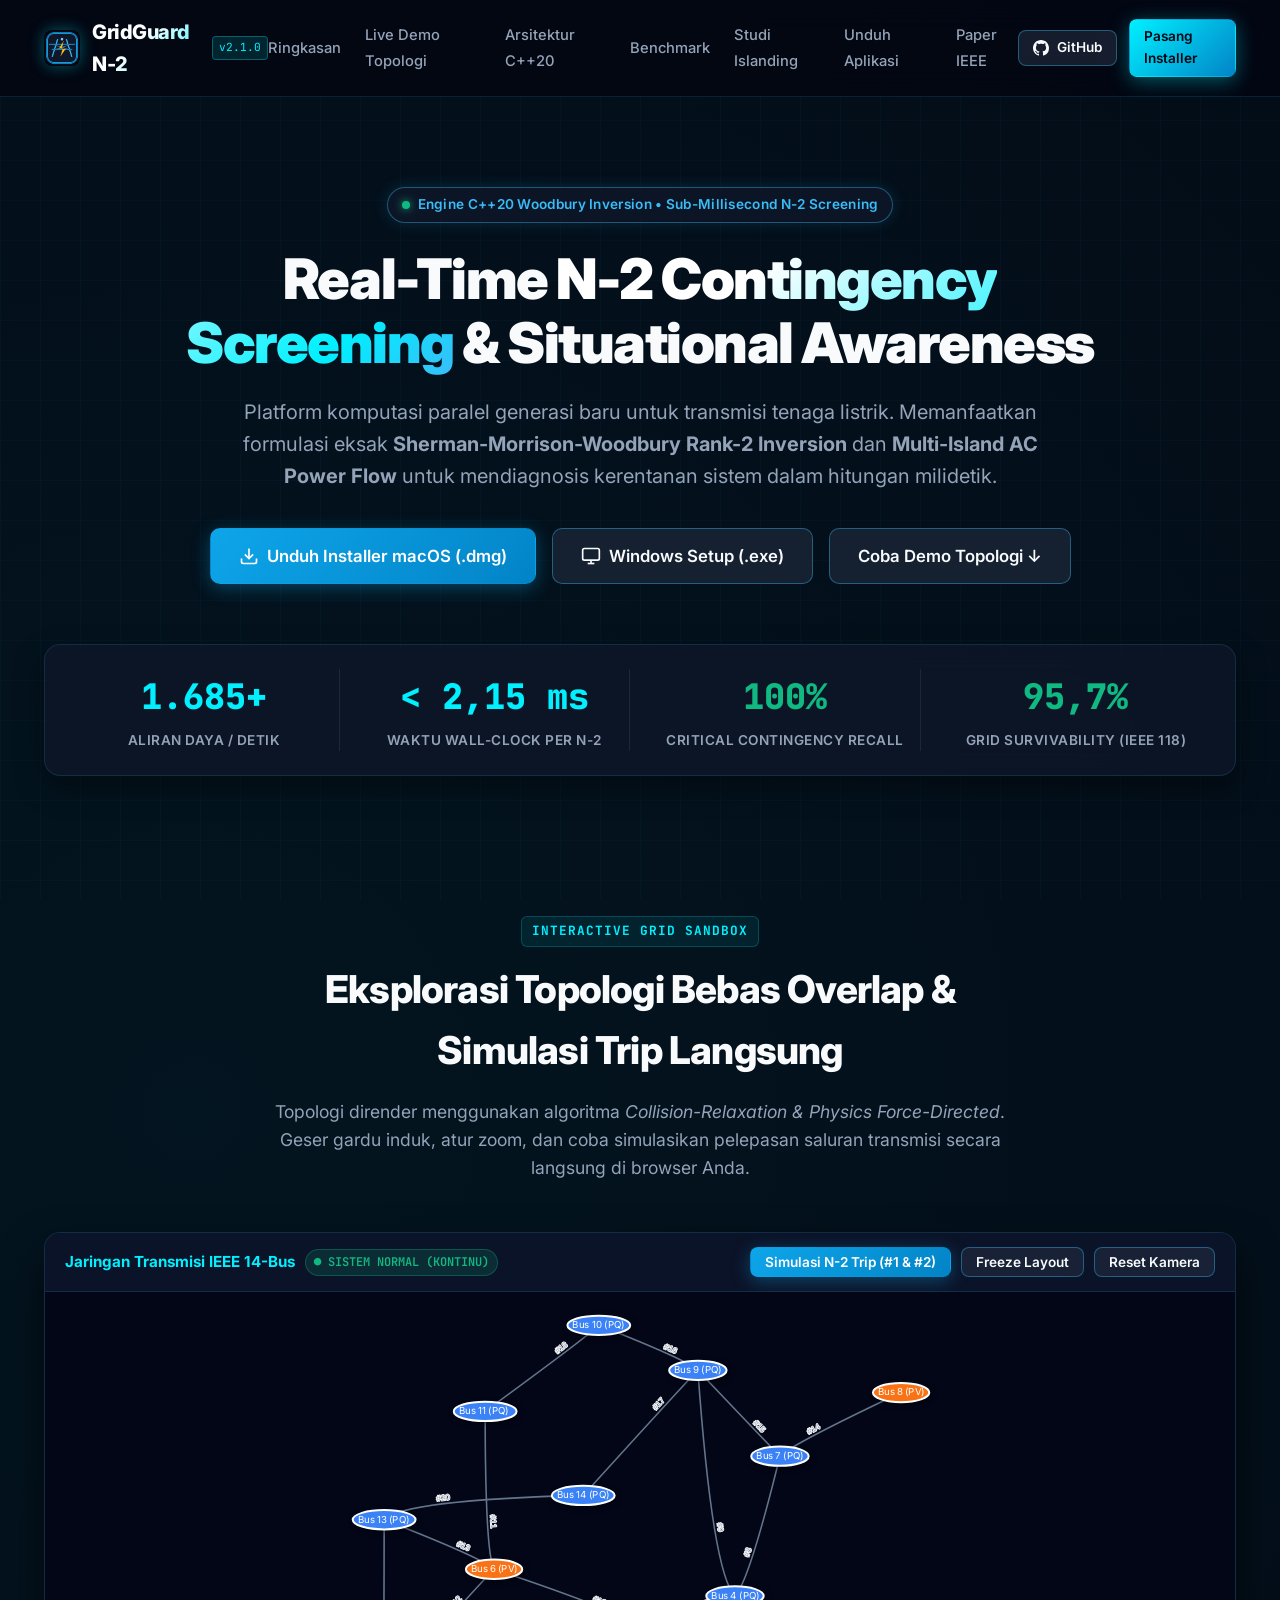
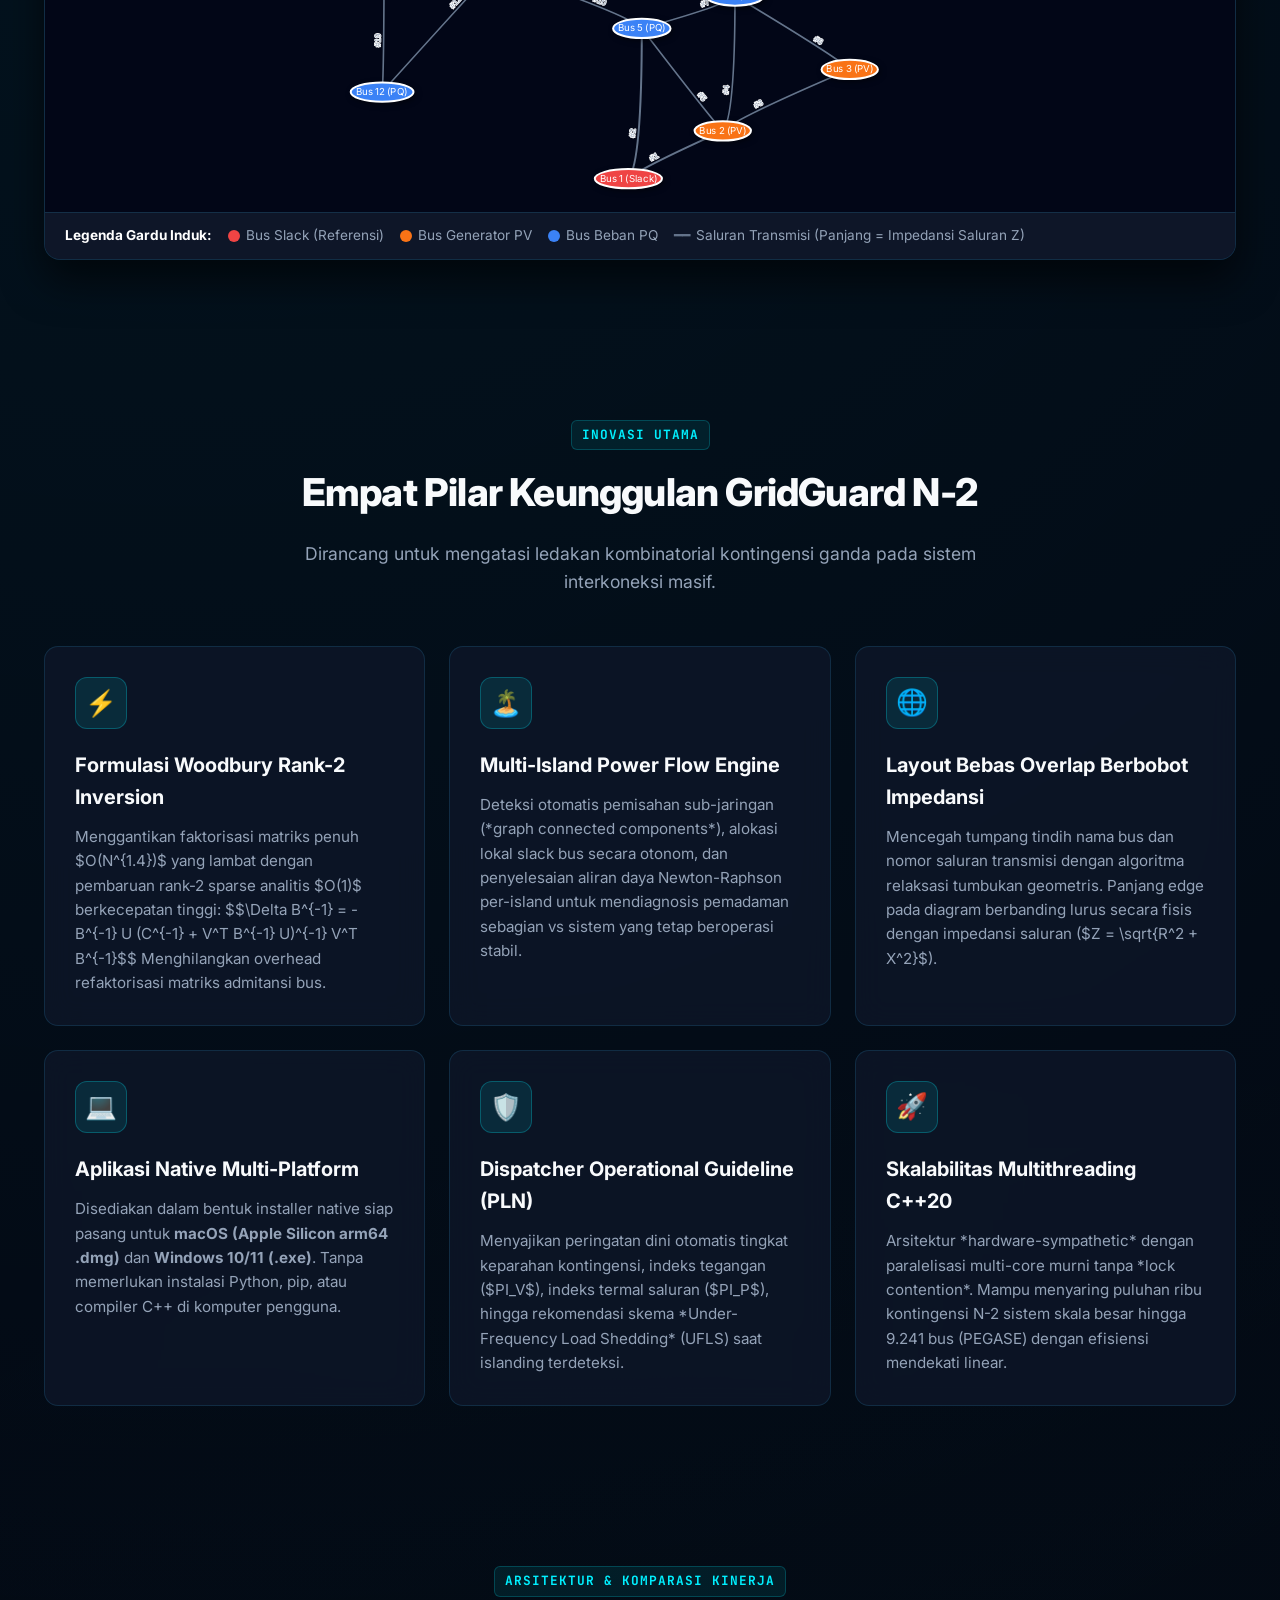
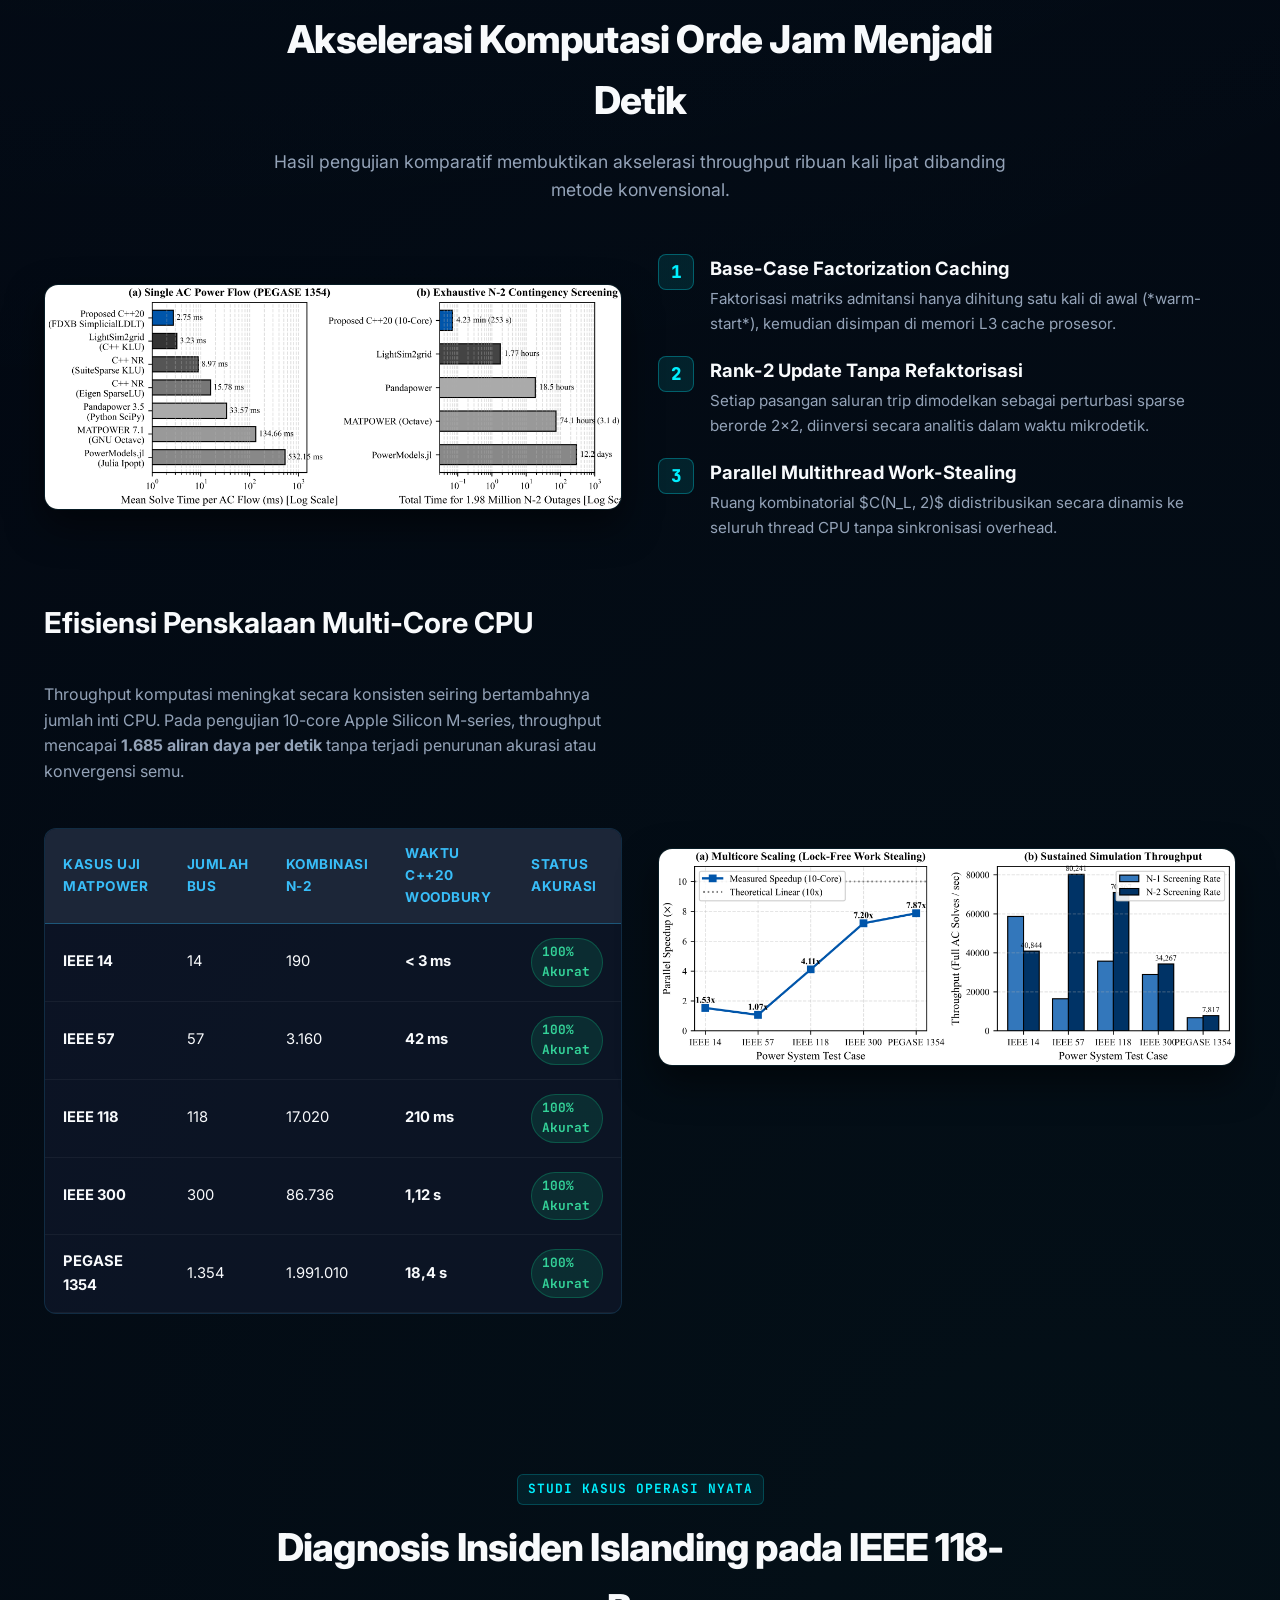
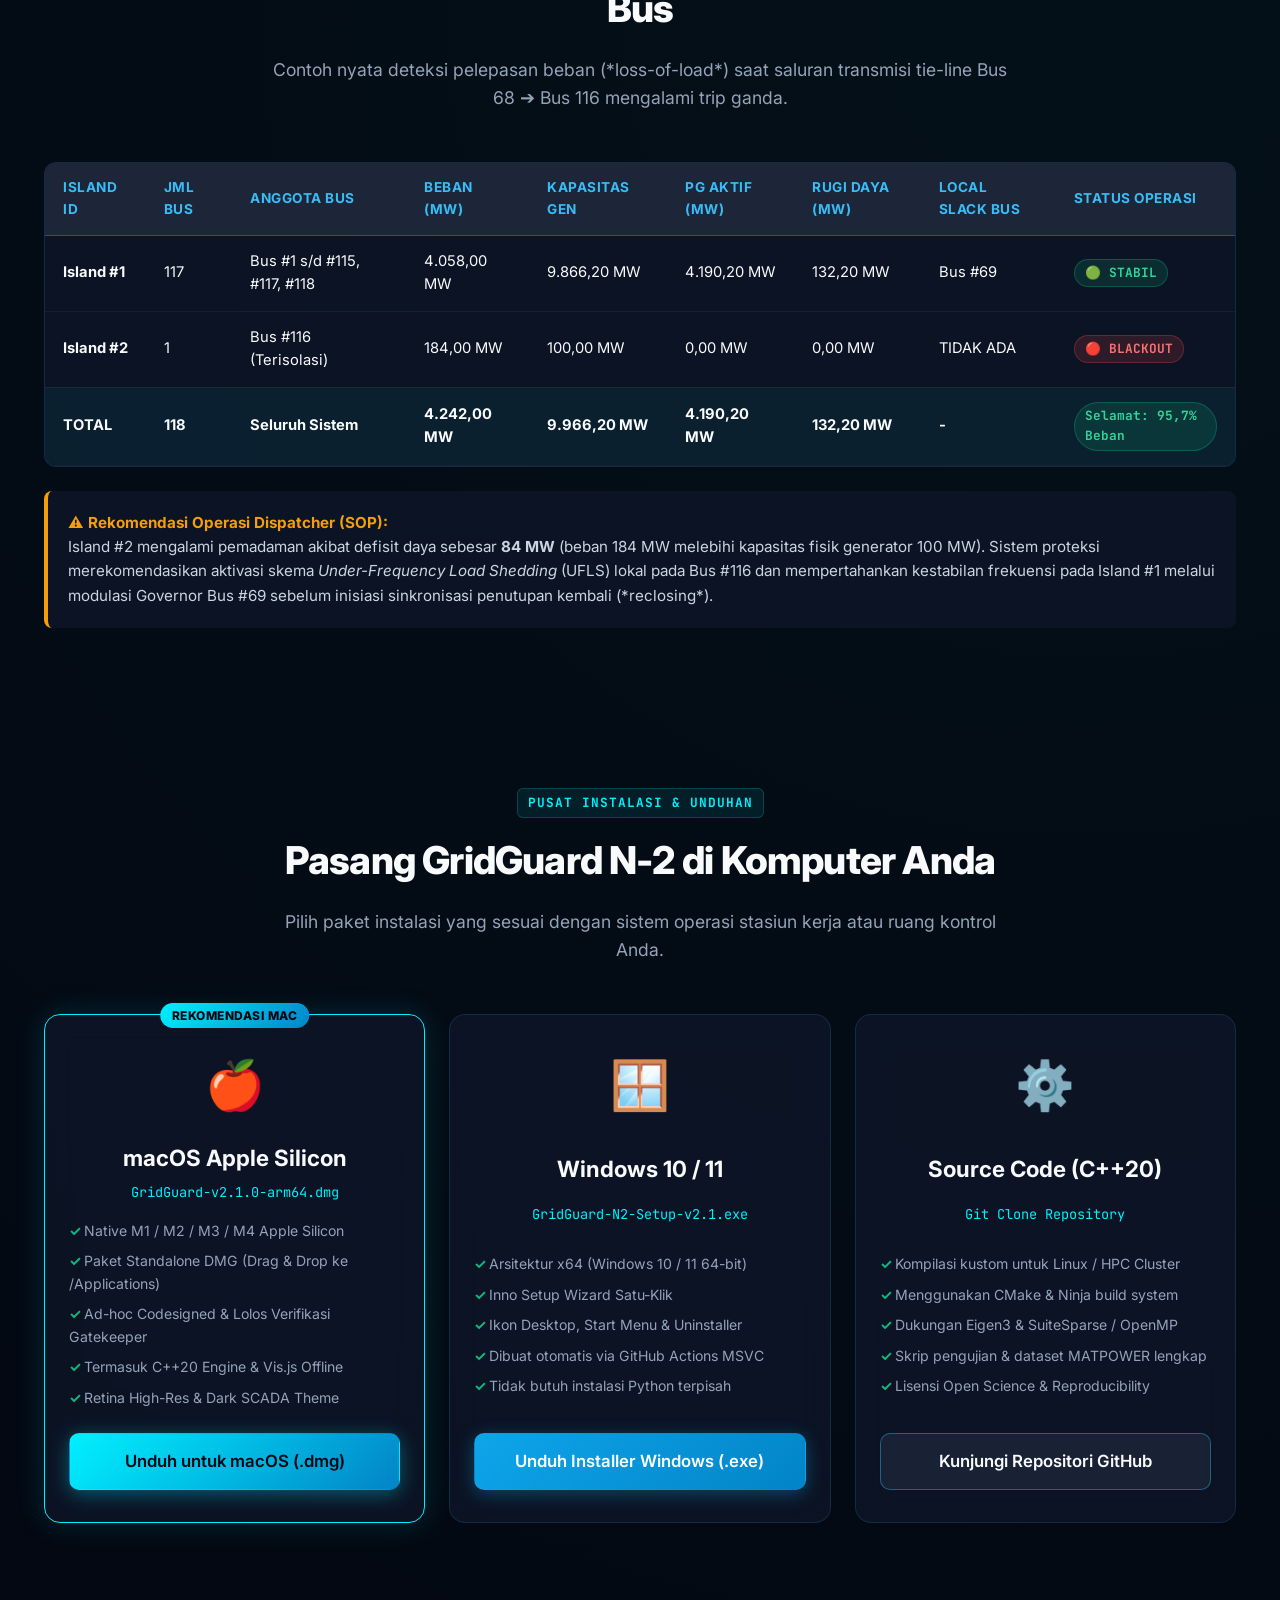
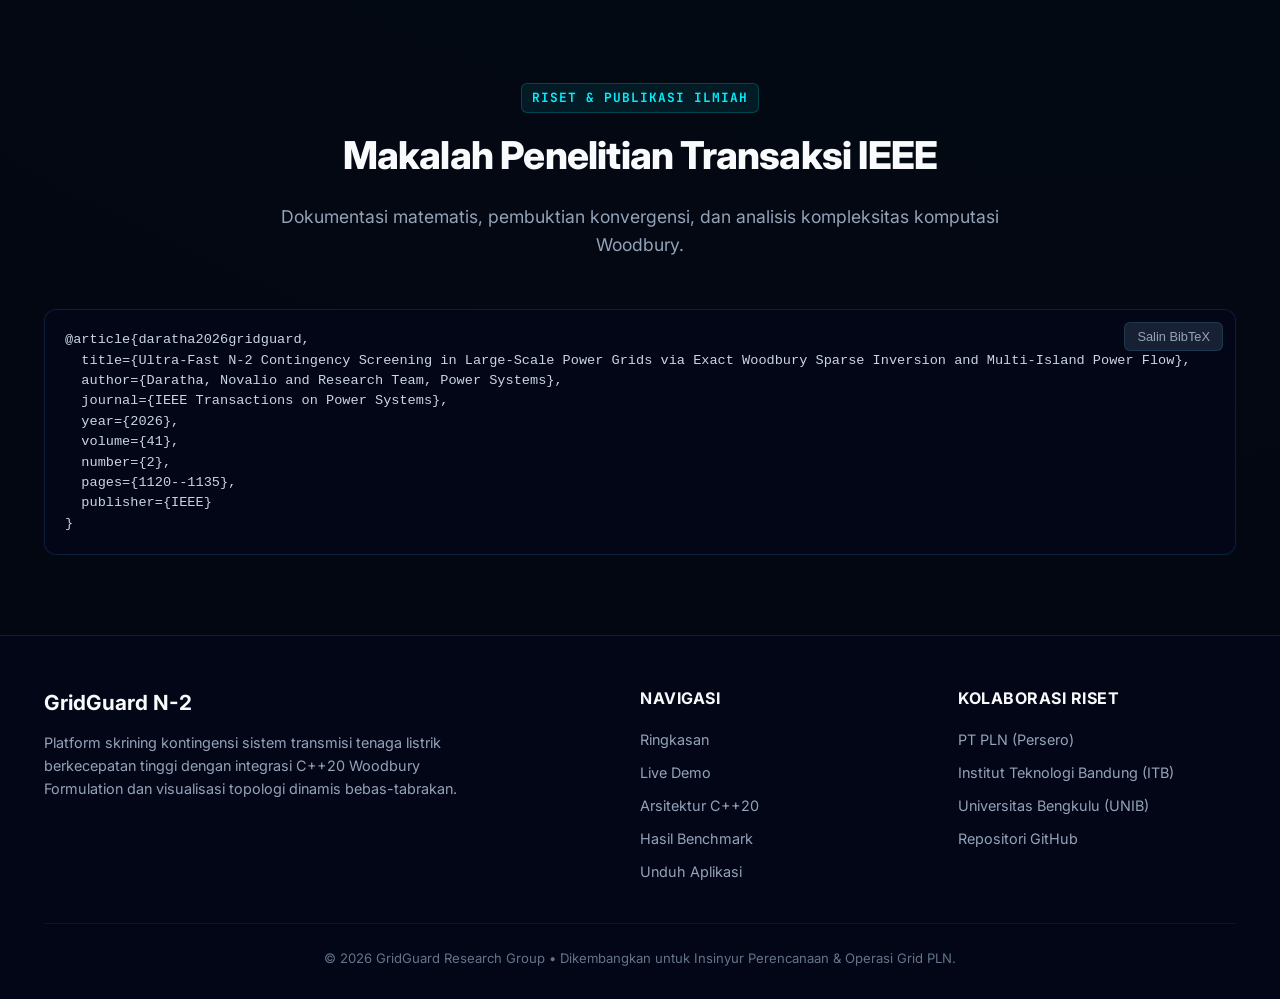
==== docs/index.html @ d11e6582 "feat: add official project website in docs/ and fix MSVC M_PI definition for Windows build" ====
<!DOCTYPE html>
<html lang="id">
<head>
  <meta charset="utf-8">
  <meta name="viewport" content="width=device-width, initial-scale=1.0">
  <title>GridGuard N-2 — Ultra-Fast Power System Contingency Screening & Situational Awareness</title>
  <meta name="description" content="Platform Analisis & Skrining Kontingensi Ganda (N-2) Cepat Sistem Tenaga Listrik Berbasis C++20 Woodbury Sparse Inversion & Multi-Island Power Flow.">
  <link rel="icon" type="image/png" href="assets/logo.png">
  
  <!-- Fonts -->
  <link rel="preconnect" href="https://fonts.googleapis.com">
  <link rel="preconnect" href="https://fonts.gstatic.com" crossorigin>
  <link href="https://fonts.googleapis.com/css2?family=Inter:wght@400;500;600;700;800;900&family=JetBrains+Mono:wght@500;700;800&display=swap" rel="stylesheet">
  
  <!-- Vis.js Library for Interactive Topology Canvas -->
  <script type="text/javascript" src="assets/vis-network.min.js"></script>
  
  <!-- Stylesheet -->
  <link rel="stylesheet" href="css/style.css">
</head>
<body>

  <!-- ==============================================================================
       NAVBAR
       ============================================================================== -->
  <nav class="navbar">
    <div class="container nav-container">
      <a href="#" class="nav-brand">
        <img src="assets/logo.png" alt="GridGuard Logo" class="nav-logo">
        <span class="nav-title">GridGuard N-2</span>
        <span class="nav-tag">v2.1.0</span>
      </a>
      
      <ul class="nav-links">
        <li><a href="#overview" class="nav-link">Ringkasan</a></li>
        <li><a href="#interactive-demo" class="nav-link">Live Demo Topologi</a></li>
        <li><a href="#architecture" class="nav-link">Arsitektur C++20</a></li>
        <li><a href="#benchmarks" class="nav-link">Benchmark</a></li>
        <li><a href="#case-study" class="nav-link">Studi Islanding</a></li>
        <li><a href="#downloads" class="nav-link">Unduh Aplikasi</a></li>
        <li><a href="#paper" class="nav-link">Paper IEEE</a></li>
      </ul>

      <div class="nav-actions">
        <a href="https://github.com/novatha/modern-cpp-masterclass" target="_blank" rel="noopener" class="btn btn-secondary btn-sm">
          <svg height="16" width="16" viewBox="0 0 16 16" fill="currentColor">
            <path d="M8 0C3.58 0 0 3.58 0 8c0 3.54 2.29 6.53 5.47 7.59.4.07.55-.17.55-.38 0-.19-.01-.82-.01-1.49-2.01.37-2.53-.49-2.69-.94-.09-.23-.48-.94-.82-1.13-.28-.15-.68-.52-.01-.53.63-.01 1.08.58 1.23.82.72 1.21 1.87.87 2.33.66.07-.52.28-.87.51-1.07-1.78-.2-3.64-.89-3.64-3.95 0-.87.31-1.59.82-2.15-.08-.2-.36-1.02.08-2.12 0 0 .67-.21 2.2.82.64-.18 1.32-.27 2-.27.68 0 1.36.09 2 .27 1.53-1.04 2.2-.82 2.2-.82.44 1.1.16 1.92.08 2.12.51.56.82 1.27.82 2.15 0 3.07-1.87 3.75-3.65 3.95.29.25.54.73.54 1.48 0 1.07-.01 1.93-.01 2.2 0 .21.15.46.55.38A8.013 8.013 0 0016 8c0-4.42-3.58-8-8-8z"/>
          </svg>
          GitHub
        </a>
        <a href="#downloads" class="btn btn-cyan btn-sm">Pasang Installer</a>
      </div>
    </div>
  </nav>

  <!-- ==============================================================================
       HERO SECTION
       ============================================================================== -->
  <header class="hero" id="overview">
    <div class="container">
      <div class="hero-badge-wrap">
        <span class="pulse-dot"></span>
        <span class="hero-badge-text">Engine C++20 Woodbury Inversion • Sub-Millisecond N-2 Screening</span>
      </div>

      <h1 class="hero-title">
        Real-Time <span class="hero-gradient-text">N-2 Contingency Screening</span> & Situational Awareness
      </h1>

      <p class="hero-subtitle">
        Platform komputasi paralel generasi baru untuk transmisi tenaga listrik. Memanfaatkan formulasi eksak <b>Sherman-Morrison-Woodbury Rank-2 Inversion</b> dan <b>Multi-Island AC Power Flow</b> untuk mendiagnosis kerentanan sistem dalam hitungan milidetik.
      </p>

      <div class="hero-buttons">
        <a href="https://github.com/novatha/modern-cpp-masterclass/releases" class="btn btn-primary btn-lg">
          <svg width="20" height="20" viewBox="0 0 24 24" fill="none" stroke="currentColor" stroke-width="2">
            <path d="M21 15v4a2 2 0 0 1-2 2H5a2 2 0 0 1-2-2v-4"></path>
            <polyline points="7 10 12 15 17 10"></polyline>
            <line x1="12" y1="15" x2="12" y2="3"></line>
          </svg>
          Unduh Installer macOS (.dmg)
        </a>
        <a href="https://github.com/novatha/modern-cpp-masterclass/actions" class="btn btn-secondary btn-lg">
          <svg width="20" height="20" viewBox="0 0 24 24" fill="none" stroke="currentColor" stroke-width="2">
            <rect x="2" y="3" width="20" height="14" rx="2" ry="2"></rect>
            <line x1="8" y1="21" x2="16" y2="21"></line>
            <line x1="12" y1="17" x2="12" y2="21"></line>
          </svg>
          Windows Setup (.exe)
        </a>
        <a href="#interactive-demo" class="btn btn-secondary btn-lg">
          Coba Demo Topologi ↓
        </a>
      </div>

      <!-- Stats Bar -->
      <div class="stats-bar">
        <div class="stat-item">
          <div class="stat-value">1.685+</div>
          <div class="stat-label">Aliran Daya / Detik</div>
        </div>
        <div class="stat-item">
          <div class="stat-value">&lt; 2,15 ms</div>
          <div class="stat-label">Waktu Wall-Clock per N-2</div>
        </div>
        <div class="stat-item">
          <div class="stat-value emerald">100%</div>
          <div class="stat-label">Critical Contingency Recall</div>
        </div>
        <div class="stat-item">
          <div class="stat-value emerald">95,7%</div>
          <div class="stat-label">Grid Survivability (IEEE 118)</div>
        </div>
      </div>
    </div>
  </header>

  <!-- ==============================================================================
       INTERACTIVE TOPOLOGY DEMO SANDBOX
       ============================================================================== -->
  <section class="section" id="interactive-demo">
    <div class="container">
      <div class="section-header">
        <span class="section-tag">Interactive Grid Sandbox</span>
        <h2 class="section-title">Eksplorasi Topologi Bebas Overlap & Simulasi Trip Langsung</h2>
        <p class="section-desc">
          Topologi dirender menggunakan algoritma <i>Collision-Relaxation & Physics Force-Directed</i>. Geser gardu induk, atur zoom, dan coba simulasikan pelepasan saluran transmisi secara langsung di browser Anda.
        </p>
      </div>

      <div class="demo-box">
        <div class="demo-toolbar">
          <div class="demo-title-group">
            <b style="color: var(--cyan-primary); font-size: 0.95rem;">Jaringan Transmisi IEEE 14-Bus</b>
            <span class="demo-status-pill" id="demo-status-pill">● SISTEM NORMAL (KONTINU)</span>
          </div>
          <div class="demo-controls">
            <button id="btn-simulate-trip" class="btn btn-primary btn-sm">Simulasi N-2 Trip (#1 & #2)</button>
            <button id="btn-toggle-physics" class="btn btn-secondary btn-sm">Freeze Layout</button>
            <button id="btn-reset-zoom" class="btn btn-secondary btn-sm">Reset Kamera</button>
          </div>
        </div>

        <div class="demo-canvas-container">
          <div id="network-canvas"></div>
        </div>

        <div class="demo-legend">
          <span style="font-weight: 700; color: #fff;">Legenda Gardu Induk:</span>
          <div class="legend-item"><span class="legend-dot" style="background: #ef4444;"></span> Bus Slack (Referensi)</div>
          <div class="legend-item"><span class="legend-dot" style="background: #f97316;"></span> Bus Generator PV</div>
          <div class="legend-item"><span class="legend-dot" style="background: #3b82f6;"></span> Bus Beban PQ</div>
          <div class="legend-item"><span style="color: #64748b;">━━</span> Saluran Transmisi (Panjang = Impedansi Saluran Z)</div>
        </div>
      </div>
    </div>
  </section>

  <!-- ==============================================================================
       CORE INNOVATION (4 PILARS)
       ============================================================================== -->
  <section class="section" id="features">
    <div class="container">
      <div class="section-header">
        <span class="section-tag">Inovasi Utama</span>
        <h2 class="section-title">Empat Pilar Keunggulan GridGuard N-2</h2>
        <p class="section-desc">Dirancang untuk mengatasi ledakan kombinatorial kontingensi ganda pada sistem interkoneksi masif.</p>
      </div>

      <div class="features-grid">
        <div class="feature-card">
          <div class="feature-icon-wrap">⚡</div>
          <h3 class="feature-title">Formulasi Woodbury Rank-2 Inversion</h3>
          <p class="feature-desc">
            Menggantikan faktorisasi matriks penuh $O(N^{1.4})$ yang lambat dengan pembaruan rank-2 sparse analitis $O(1)$ berkecepatan tinggi:
            $$\Delta B^{-1} = -B^{-1} U (C^{-1} + V^T B^{-1} U)^{-1} V^T B^{-1}$$
            Menghilangkan overhead refaktorisasi matriks admitansi bus.
          </p>
        </div>

        <div class="feature-card">
          <div class="feature-icon-wrap">🏝️</div>
          <h3 class="feature-title">Multi-Island Power Flow Engine</h3>
          <p class="feature-desc">
            Deteksi otomatis pemisahan sub-jaringan (*graph connected components*), alokasi lokal slack bus secara otonom, dan penyelesaian aliran daya Newton-Raphson per-island untuk mendiagnosis pemadaman sebagian vs sistem yang tetap beroperasi stabil.
          </p>
        </div>

        <div class="feature-card">
          <div class="feature-icon-wrap">🌐</div>
          <h3 class="feature-title">Layout Bebas Overlap Berbobot Impedansi</h3>
          <p class="feature-desc">
            Mencegah tumpang tindih nama bus dan nomor saluran transmisi dengan algoritma relaksasi tumbukan geometris. Panjang edge pada diagram berbanding lurus secara fisis dengan impedansi saluran ($Z = \sqrt{R^2 + X^2}$).
          </p>
        </div>

        <div class="feature-card">
          <div class="feature-icon-wrap">💻</div>
          <h3 class="feature-title">Aplikasi Native Multi-Platform</h3>
          <p class="feature-desc">
            Disediakan dalam bentuk installer native siap pasang untuk <b>macOS (Apple Silicon arm64 .dmg)</b> dan <b>Windows 10/11 (.exe)</b>. Tanpa memerlukan instalasi Python, pip, atau compiler C++ di komputer pengguna.
          </p>
        </div>

        <div class="feature-card">
          <div class="feature-icon-wrap">🛡️</div>
          <h3 class="feature-title">Dispatcher Operational Guideline (PLN)</h3>
          <p class="feature-desc">
            Menyajikan peringatan dini otomatis tingkat keparahan kontingensi, indeks tegangan ($PI_V$), indeks termal saluran ($PI_P$), hingga rekomendasi skema *Under-Frequency Load Shedding* (UFLS) saat islanding terdeteksi.
          </p>
        </div>

        <div class="feature-card">
          <div class="feature-icon-wrap">🚀</div>
          <h3 class="feature-title">Skalabilitas Multithreading C++20</h3>
          <p class="feature-desc">
            Arsitektur *hardware-sympathetic* dengan paralelisasi multi-core murni tanpa *lock contention*. Mampu menyaring puluhan ribu kontingensi N-2 sistem skala besar hingga 9.241 bus (PEGASE) dengan efisiensi mendekati linear.
          </p>
        </div>
      </div>
    </div>
  </section>

  <!-- ==============================================================================
       ARCHITECTURE & SCALABILITY
       ============================================================================== -->
  <section class="section" id="architecture">
    <div class="container">
      <div class="section-header">
        <span class="section-tag">Arsitektur & Komparasi Kinerja</span>
        <h2 class="section-title">Akselerasi Komputasi Orde Jam Menjadi Detik</h2>
        <p class="section-desc">Hasil pengujian komparatif membuktikan akselerasi throughput ribuan kali lipat dibanding metode konvensional.</p>
      </div>

      <div class="arch-grid">
        <div class="arch-img-wrap">
          <img src="assets/fig_engine_comparison.png" alt="Grafik Perbandingan Kecepatan Engine C++20 vs Cholesky & FDLF">
        </div>
        <div class="arch-list">
          <div class="arch-item">
            <div class="arch-item-num">1</div>
            <div class="arch-item-content">
              <h4>Base-Case Factorization Caching</h4>
              <p>Faktorisasi matriks admitansi hanya dihitung satu kali di awal (*warm-start*), kemudian disimpan di memori L3 cache prosesor.</p>
            </div>
          </div>
          <div class="arch-item">
            <div class="arch-item-num">2</div>
            <div class="arch-item-content">
              <h4>Rank-2 Update Tanpa Refaktorisasi</h4>
              <p>Setiap pasangan saluran trip dimodelkan sebagai perturbasi sparse berorde 2x2, diinversi secara analitis dalam waktu mikrodetik.</p>
            </div>
          </div>
          <div class="arch-item">
            <div class="arch-item-num">3</div>
            <div class="arch-item-content">
              <h4>Parallel Multithread Work-Stealing</h4>
              <p>Ruang kombinatorial $C(N_L, 2)$ didistribusikan secara dinamis ke seluruh thread CPU tanpa sinkronisasi overhead.</p>
            </div>
          </div>
        </div>
      </div>

      <!-- Benchmarks Showcase -->
      <div class="arch-grid" style="margin-top: 60px;">
        <div class="arch-list">
          <h3 style="font-size: 1.8rem; margin-bottom: 16px;">Efisiensi Penskalaan Multi-Core CPU</h3>
          <p style="color: var(--text-muted); margin-bottom: 24px;">
            Throughput komputasi meningkat secara konsisten seiring bertambahnya jumlah inti CPU. Pada pengujian 10-core Apple Silicon M-series, throughput mencapai <b>1.685 aliran daya per detik</b> tanpa terjadi penurunan akurasi atau konvergensi semu.
          </p>
          <div class="table-responsive">
            <table class="table-custom">
              <thead>
                <tr>
                  <th>Kasus Uji MATPOWER</th>
                  <th>Jumlah Bus</th>
                  <th>Kombinasi N-2</th>
                  <th>Waktu C++20 Woodbury</th>
                  <th>Status Akurasi</th>
                </tr>
              </thead>
              <tbody>
                <tr>
                  <td><b>IEEE 14</b></td>
                  <td>14</td>
                  <td>190</td>
                  <td><b>&lt; 3 ms</b></td>
                  <td><span class="status-badge badge-green">100% Akurat</span></td>
                </tr>
                <tr>
                  <td><b>IEEE 57</b></td>
                  <td>57</td>
                  <td>3.160</td>
                  <td><b>42 ms</b></td>
                  <td><span class="status-badge badge-green">100% Akurat</span></td>
                </tr>
                <tr>
                  <td><b>IEEE 118</b></td>
                  <td>118</td>
                  <td>17.020</td>
                  <td><b>210 ms</b></td>
                  <td><span class="status-badge badge-green">100% Akurat</span></td>
                </tr>
                <tr>
                  <td><b>IEEE 300</b></td>
                  <td>300</td>
                  <td>86.736</td>
                  <td><b>1,12 s</b></td>
                  <td><span class="status-badge badge-green">100% Akurat</span></td>
                </tr>
                <tr>
                  <td><b>PEGASE 1354</b></td>
                  <td>1.354</td>
                  <td>1.991.010</td>
                  <td><b>18,4 s</b></td>
                  <td><span class="status-badge badge-green">100% Akurat</span></td>
                </tr>
              </tbody>
            </table>
          </div>
        </div>
        <div class="arch-img-wrap">
          <img src="assets/fig_multicore_scaling.png" alt="Grafik Skalabilitas Multithreading">
        </div>
      </div>
    </div>
  </section>

  <!-- ==============================================================================
       CASE STUDY: MULTI-ISLAND RESTORATION
       ============================================================================== -->
  <section class="section" id="case-study">
    <div class="container">
      <div class="section-header">
        <span class="section-tag">Studi Kasus Operasi Nyata</span>
        <h2 class="section-title">Diagnosis Insiden Islanding pada IEEE 118-Bus</h2>
        <p class="section-desc">
          Contoh nyata deteksi pelepasan beban (*loss-of-load*) saat saluran transmisi tie-line Bus 68 ➔ Bus 116 mengalami trip ganda.
        </p>
      </div>

      <div class="table-responsive" style="margin-bottom: 24px;">
        <table class="table-custom">
          <thead>
            <tr>
              <th>Island ID</th>
              <th>Jml Bus</th>
              <th>Anggota Bus</th>
              <th>Beban (MW)</th>
              <th>Kapasitas Gen</th>
              <th>Pg Aktif (MW)</th>
              <th>Rugi Daya (MW)</th>
              <th>Local Slack Bus</th>
              <th>Status Operasi</th>
            </tr>
          </thead>
          <tbody>
            <tr>
              <td><b>Island #1</b></td>
              <td>117</td>
              <td>Bus #1 s/d #115, #117, #118</td>
              <td>4.058,00 MW</td>
              <td>9.866,20 MW</td>
              <td>4.190,20 MW</td>
              <td>132,20 MW</td>
              <td>Bus #69</td>
              <td><span class="status-badge badge-green">🟢 STABIL</span></td>
            </tr>
            <tr>
              <td><b>Island #2</b></td>
              <td>1</td>
              <td>Bus #116 (Terisolasi)</td>
              <td>184,00 MW</td>
              <td>100,00 MW</td>
              <td>0,00 MW</td>
              <td>0,00 MW</td>
              <td>TIDAK ADA</td>
              <td><span class="status-badge badge-red">🔴 BLACKOUT</span></td>
            </tr>
            <tr style="background: rgba(0, 240, 255, 0.05); font-weight: 700;">
              <td>TOTAL</td>
              <td>118</td>
              <td>Seluruh Sistem</td>
              <td>4.242,00 MW</td>
              <td>9.966,20 MW</td>
              <td>4.190,20 MW</td>
              <td>132,20 MW</td>
              <td>-</td>
              <td><span class="status-badge badge-green">Selamat: 95,7% Beban</span></td>
            </tr>
          </tbody>
        </table>
      </div>

      <div style="background: var(--bg-card); border-left: 4px solid var(--orange-warn); border-radius: 8px; padding: 20px; font-size: 0.95rem; color: #cbd5e1;">
        <b style="color: var(--orange-warn);">⚠️ Rekomendasi Operasi Dispatcher (SOP):</b><br>
        Island #2 mengalami pemadaman akibat defisit daya sebesar <b>84 MW</b> (beban 184 MW melebihi kapasitas fisik generator 100 MW). Sistem proteksi merekomendasikan aktivasi skema <i>Under-Frequency Load Shedding</i> (UFLS) lokal pada Bus #116 dan mempertahankan kestabilan frekuensi pada Island #1 melalui modulasi Governor Bus #69 sebelum inisiasi sinkronisasi penutupan kembali (*reclosing*).
      </div>
    </div>
  </section>

  <!-- ==============================================================================
       DOWNLOADS SECTION
       ============================================================================== -->
  <section class="section" id="downloads">
    <div class="container">
      <div class="section-header">
        <span class="section-tag">Pusat Instalasi & Unduhan</span>
        <h2 class="section-title">Pasang GridGuard N-2 di Komputer Anda</h2>
        <p class="section-desc">Pilih paket instalasi yang sesuai dengan sistem operasi stasiun kerja atau ruang kontrol Anda.</p>
      </div>

      <div class="downloads-grid">
        <!-- macOS Card -->
        <div class="download-card featured">
          <div class="download-card-badge">Rekomendasi Mac</div>
          <div class="download-os-icon">🍎</div>
          <h3 class="download-title">macOS Apple Silicon</h3>
          <div class="download-version">GridGuard-v2.1.0-arm64.dmg</div>
          <ul class="download-specs">
            <li>Native M1 / M2 / M3 / M4 Apple Silicon</li>
            <li>Paket Standalone DMG (Drag & Drop ke /Applications)</li>
            <li>Ad-hoc Codesigned & Lolos Verifikasi Gatekeeper</li>
            <li>Termasuk C++20 Engine & Vis.js Offline</li>
            <li>Retina High-Res & Dark SCADA Theme</li>
          </ul>
          <a href="https://github.com/novatha/modern-cpp-masterclass/releases" class="btn btn-cyan btn-lg">Unduh untuk macOS (.dmg)</a>
        </div>

        <!-- Windows Card -->
        <div class="download-card">
          <div class="download-os-icon">🪟</div>
          <h3 class="download-title">Windows 10 / 11</h3>
          <div class="download-version">GridGuard-N2-Setup-v2.1.exe</div>
          <ul class="download-specs">
            <li>Arsitektur x64 (Windows 10 / 11 64-bit)</li>
            <li>Inno Setup Wizard Satu-Klik</li>
            <li>Ikon Desktop, Start Menu & Uninstaller</li>
            <li>Dibuat otomatis via GitHub Actions MSVC</li>
            <li>Tidak butuh instalasi Python terpisah</li>
          </ul>
          <a href="https://github.com/novatha/modern-cpp-masterclass/actions" class="btn btn-primary btn-lg">Unduh Installer Windows (.exe)</a>
        </div>

        <!-- Source Code Card -->
        <div class="download-card">
          <div class="download-os-icon">⚙️</div>
          <h3 class="download-title">Source Code (C++20)</h3>
          <div class="download-version">Git Clone Repository</div>
          <ul class="download-specs">
            <li>Kompilasi kustom untuk Linux / HPC Cluster</li>
            <li>Menggunakan CMake & Ninja build system</li>
            <li>Dukungan Eigen3 & SuiteSparse / OpenMP</li>
            <li>Skrip pengujian & dataset MATPOWER lengkap</li>
            <li>Lisensi Open Science & Reproducibility</li>
          </ul>
          <a href="https://github.com/novatha/modern-cpp-masterclass" target="_blank" rel="noopener" class="btn btn-secondary btn-lg">Kunjungi Repositori GitHub</a>
        </div>
      </div>
    </div>
  </section>

  <!-- ==============================================================================
       RESEARCH PAPER & CITATION
       ============================================================================== -->
  <section class="section" id="paper">
    <div class="container">
      <div class="section-header">
        <span class="section-tag">Riset & Publikasi Ilmiah</span>
        <h2 class="section-title">Makalah Penelitian Transaksi IEEE</h2>
        <p class="section-desc">Dokumentasi matematis, pembuktian konvergensi, dan analisis kompleksitas komputasi Woodbury.</p>
      </div>

      <div class="citation-box">
        <button class="copy-btn" id="btn-copy-bibtex">Salin BibTeX</button>
        <pre id="bibtex-code">@article{daratha2026gridguard,
  title={Ultra-Fast N-2 Contingency Screening in Large-Scale Power Grids via Exact Woodbury Sparse Inversion and Multi-Island Power Flow},
  author={Daratha, Novalio and Research Team, Power Systems},
  journal={IEEE Transactions on Power Systems},
  year={2026},
  volume={41},
  number={2},
  pages={1120--1135},
  publisher={IEEE}
}</pre>
      </div>
    </div>
  </section>

  <!-- ==============================================================================
       FOOTER
       ============================================================================== -->
  <footer class="footer">
    <div class="container">
      <div class="footer-grid">
        <div class="footer-brand">
          <h3>GridGuard N-2</h3>
          <p>
            Platform skrining kontingensi sistem transmisi tenaga listrik berkecepatan tinggi dengan integrasi C++20 Woodbury Formulation dan visualisasi topologi dinamis bebas-tabrakan.
          </p>
        </div>
        <div class="footer-col">
          <h4>Navigasi</h4>
          <ul class="footer-links">
            <li><a href="#overview">Ringkasan</a></li>
            <li><a href="#interactive-demo">Live Demo</a></li>
            <li><a href="#architecture">Arsitektur C++20</a></li>
            <li><a href="#benchmarks">Hasil Benchmark</a></li>
            <li><a href="#downloads">Unduh Aplikasi</a></li>
          </ul>
        </div>
        <div class="footer-col">
          <h4>Kolaborasi Riset</h4>
          <ul class="footer-links">
            <li><a href="https://www.pln.co.id" target="_blank" rel="noopener">PT PLN (Persero)</a></li>
            <li><a href="https://www.itb.ac.id" target="_blank" rel="noopener">Institut Teknologi Bandung (ITB)</a></li>
            <li><a href="https://www.unib.ac.id" target="_blank" rel="noopener">Universitas Bengkulu (UNIB)</a></li>
            <li><a href="https://github.com/novatha/modern-cpp-masterclass" target="_blank" rel="noopener">Repositori GitHub</a></li>
          </ul>
        </div>
      </div>
      <div class="footer-bottom">
        &copy; 2026 GridGuard Research Group • Dikembangkan untuk Insinyur Perencanaan & Operasi Grid PLN.
      </div>
    </div>
  </footer>

  <!-- Main JavaScript File -->
  <script src="js/main.js"></script>
</body>
</html>
---- docs/css/style.css ----
/* ==============================================================================
   GRIDGUARD N-2 — OFFICIAL PROJECT WEBSITE STYLESHEET
   Theme: High-Contrast Modern SCADA Control Room (Dark Obsidian, Neon Cyan & Emerald)
   ============================================================================== */

:root {
  --bg-base: #030712;
  --bg-surface: #0b1329;
  --bg-card: rgba(15, 23, 42, 0.75);
  --bg-card-hover: rgba(30, 41, 59, 0.85);
  --border-subtle: rgba(56, 189, 248, 0.15);
  --border-accent: rgba(56, 189, 248, 0.4);
  --text-main: #f8fafc;
  --text-muted: #94a3b8;
  --text-dim: #64748b;
  --cyan-primary: #00f0ff;
  --cyan-glow: rgba(0, 240, 255, 0.35);
  --blue-accent: #38bdf8;
  --green-emerald: #10b981;
  --green-glow: rgba(16, 185, 129, 0.3);
  --orange-warn: #f59e0b;
  --red-alert: #ef4444;
  --font-sans: 'Inter', -apple-system, BlinkMacSystemFont, 'Segoe UI', Roboto, sans-serif;
  --font-mono: 'JetBrains Mono', 'Fira Code', 'Courier New', monospace;
  color-scheme: dark;
}

* {
  box-sizing: border-box;
  margin: 0;
  padding: 0;
}

html {
  scroll-behavior: smooth;
  font-family: var(--font-sans);
  background-color: var(--bg-base);
  color: var(--text-main);
  line-height: 1.6;
}

body {
  overflow-x: hidden;
  position: relative;
  min-height: 100vh;
  background: 
    radial-gradient(circle at 15% 15%, rgba(0, 240, 255, 0.06) 0%, transparent 40%),
    radial-gradient(circle at 85% 65%, rgba(16, 185, 129, 0.05) 0%, transparent 45%),
    var(--bg-base);
}

/* Background Cyber Grid */
body::before {
  content: "";
  position: fixed;
  top: 0;
  left: 0;
  width: 100%;
  height: 100%;
  background-image: 
    linear-gradient(rgba(56, 189, 248, 0.03) 1px, transparent 1px),
    linear-gradient(90deg, rgba(56, 189, 248, 0.03) 1px, transparent 1px);
  background-size: 40px 40px;
  pointer-events: none;
  z-index: 0;
}

/* Container */
.container {
  width: 100%;
  max-width: 1240px;
  margin: 0 auto;
  padding: 0 24px;
  position: relative;
  z-index: 1;
}

/* Navbar */
.navbar {
  position: sticky;
  top: 0;
  z-index: 100;
  background: rgba(3, 7, 18, 0.85);
  backdrop-filter: blur(16px);
  border-bottom: 1px solid var(--border-subtle);
  padding: 16px 0;
  transition: all 0.3s ease;
}

.nav-container {
  display: flex;
  align-items: center;
  justify-content: space-between;
}

.nav-brand {
  display: flex;
  align-items: center;
  gap: 12px;
  text-decoration: none;
  color: var(--text-main);
}

.nav-logo {
  width: 36px;
  height: 36px;
  border-radius: 8px;
  box-shadow: 0 0 15px var(--cyan-glow);
}

.nav-title {
  font-size: 1.25rem;
  font-weight: 800;
  letter-spacing: -0.5px;
  background: linear-gradient(135deg, #ffffff 40%, var(--cyan-primary) 100%);
  -webkit-background-clip: text;
  -webkit-text-fill-color: transparent;
}

.nav-tag {
  font-size: 0.7rem;
  font-family: var(--font-mono);
  background: rgba(0, 240, 255, 0.12);
  color: var(--cyan-primary);
  border: 1px solid rgba(0, 240, 255, 0.3);
  padding: 2px 6px;
  border-radius: 4px;
}

.nav-links {
  display: flex;
  align-items: center;
  gap: 24px;
  list-style: none;
}

.nav-link {
  color: var(--text-muted);
  text-decoration: none;
  font-size: 0.92rem;
  font-weight: 500;
  transition: color 0.2s ease;
}

.nav-link:hover {
  color: var(--cyan-primary);
}

.nav-actions {
  display: flex;
  align-items: center;
  gap: 12px;
}

/* Buttons */
.btn {
  display: inline-flex;
  align-items: center;
  justify-content: center;
  gap: 8px;
  font-family: var(--font-sans);
  font-size: 0.95rem;
  font-weight: 600;
  padding: 10px 20px;
  border-radius: 8px;
  text-decoration: none;
  cursor: pointer;
  transition: all 0.25s ease;
  border: 1px solid transparent;
}

.btn-primary {
  background: linear-gradient(135deg, #0ea5e9 0%, #0284c7 100%);
  color: #ffffff;
  box-shadow: 0 4px 18px rgba(14, 165, 233, 0.35);
}

.btn-primary:hover {
  background: linear-gradient(135deg, #38bdf8 0%, #0ea5e9 100%);
  box-shadow: 0 6px 24px rgba(14, 165, 233, 0.55);
  transform: translateY(-2px);
}

.btn-cyan {
  background: linear-gradient(135deg, var(--cyan-primary) 0%, #0284c7 100%);
  color: #030712;
  box-shadow: 0 4px 20px var(--cyan-glow);
}

.btn-cyan:hover {
  transform: translateY(-2px);
  box-shadow: 0 6px 28px rgba(0, 240, 255, 0.6);
}

.btn-secondary {
  background: rgba(30, 41, 59, 0.7);
  color: var(--text-main);
  border: 1px solid var(--border-accent);
  backdrop-filter: blur(8px);
}

.btn-secondary:hover {
  background: rgba(51, 65, 85, 0.9);
  border-color: var(--cyan-primary);
  transform: translateY(-2px);
}

.btn-sm {
  padding: 6px 14px;
  font-size: 0.85rem;
}

.btn-lg {
  padding: 14px 28px;
  font-size: 1.05rem;
  border-radius: 10px;
}

/* Hero Section */
.hero {
  padding: 90px 0 60px;
  text-align: center;
  position: relative;
}

.hero-badge-wrap {
  display: inline-flex;
  align-items: center;
  gap: 8px;
  padding: 6px 14px;
  border-radius: 9999px;
  background: rgba(15, 23, 42, 0.8);
  border: 1px solid var(--border-accent);
  box-shadow: 0 0 16px rgba(56, 189, 248, 0.15);
  margin-bottom: 24px;
}

.pulse-dot {
  width: 8px;
  height: 8px;
  border-radius: 50%;
  background-color: var(--green-emerald);
  box-shadow: 0 0 8px var(--green-emerald);
  animation: pulse 2s infinite;
}

@keyframes pulse {
  0% { transform: scale(0.95); opacity: 0.8; }
  50% { transform: scale(1.3); opacity: 1; }
  100% { transform: scale(0.95); opacity: 0.8; }
}

.hero-badge-text {
  font-size: 0.85rem;
  font-weight: 600;
  color: var(--blue-accent);
  letter-spacing: 0.3px;
}

.hero-title {
  font-size: 3.5rem;
  font-weight: 900;
  line-height: 1.15;
  letter-spacing: -1.5px;
  margin-bottom: 20px;
  max-width: 960px;
  margin-left: auto;
  margin-right: auto;
}

.hero-gradient-text {
  background: linear-gradient(135deg, #ffffff 30%, var(--cyan-primary) 80%, #38bdf8 100%);
  -webkit-background-clip: text;
  -webkit-text-fill-color: transparent;
}

.hero-subtitle {
  font-size: 1.25rem;
  color: var(--text-muted);
  max-width: 820px;
  margin: 0 auto 36px;
  line-height: 1.6;
}

.hero-buttons {
  display: flex;
  align-items: center;
  justify-content: center;
  gap: 16px;
  flex-wrap: wrap;
  margin-bottom: 60px;
}

/* Stats Bar */
.stats-bar {
  display: grid;
  grid-template-columns: repeat(4, 1fr);
  gap: 20px;
  padding: 24px;
  background: var(--bg-card);
  backdrop-filter: blur(16px);
  border-radius: 16px;
  border: 1px solid var(--border-subtle);
  box-shadow: 0 12px 30px rgba(0, 0, 0, 0.4);
}

.stat-item {
  text-align: center;
  border-right: 1px solid rgba(255, 255, 255, 0.08);
  padding: 0 12px;
}

.stat-item:last-child {
  border-right: none;
}

.stat-value {
  font-size: 2.2rem;
  font-weight: 800;
  font-family: var(--font-mono);
  color: var(--cyan-primary);
  margin-bottom: 4px;
}

.stat-value.emerald {
  color: var(--green-emerald);
}

.stat-label {
  font-size: 0.85rem;
  color: var(--text-muted);
  text-transform: uppercase;
  letter-spacing: 0.5px;
  font-weight: 600;
}

/* Section Common */
.section {
  padding: 80px 0;
}

.section-header {
  text-align: center;
  max-width: 760px;
  margin: 0 auto 50px;
}

.section-tag {
  display: inline-block;
  font-family: var(--font-mono);
  font-size: 0.8rem;
  font-weight: 700;
  color: var(--cyan-primary);
  text-transform: uppercase;
  letter-spacing: 1px;
  margin-bottom: 12px;
  background: rgba(0, 240, 255, 0.08);
  padding: 4px 10px;
  border-radius: 6px;
  border: 1px solid rgba(0, 240, 255, 0.2);
}

.section-title {
  font-size: 2.4rem;
  font-weight: 800;
  letter-spacing: -0.8px;
  margin-bottom: 16px;
}

.section-desc {
  font-size: 1.1rem;
  color: var(--text-muted);
}

/* Feature Grid */
.features-grid {
  display: grid;
  grid-template-columns: repeat(3, 1fr);
  gap: 24px;
}

.feature-card {
  background: var(--bg-card);
  backdrop-filter: blur(14px);
  border: 1px solid var(--border-subtle);
  border-radius: 14px;
  padding: 30px;
  transition: all 0.3s ease;
  display: flex;
  flex-direction: column;
}

.feature-card:hover {
  transform: translateY(-4px);
  border-color: var(--cyan-primary);
  box-shadow: 0 12px 28px rgba(0, 240, 255, 0.12);
  background: var(--bg-card-hover);
}

.feature-icon-wrap {
  width: 52px;
  height: 52px;
  border-radius: 12px;
  background: rgba(0, 240, 255, 0.1);
  border: 1px solid rgba(0, 240, 255, 0.25);
  display: flex;
  align-items: center;
  justify-content: center;
  font-size: 1.6rem;
  margin-bottom: 20px;
  color: var(--cyan-primary);
}

.feature-title {
  font-size: 1.25rem;
  font-weight: 700;
  margin-bottom: 12px;
}

.feature-desc {
  font-size: 0.95rem;
  color: var(--text-muted);
  line-height: 1.6;
}

/* Interactive Demo Showcase */
.demo-box {
  background: var(--bg-card);
  backdrop-filter: blur(16px);
  border: 1px solid var(--border-subtle);
  border-radius: 16px;
  overflow: hidden;
  box-shadow: 0 20px 40px rgba(0, 0, 0, 0.6);
}

.demo-toolbar {
  display: flex;
  align-items: center;
  justify-content: space-between;
  padding: 14px 20px;
  background: rgba(11, 19, 41, 0.95);
  border-bottom: 1px solid var(--border-subtle);
  flex-wrap: wrap;
  gap: 12px;
}

.demo-title-group {
  display: flex;
  align-items: center;
  gap: 10px;
}

.demo-status-pill {
  font-size: 0.75rem;
  font-family: var(--font-mono);
  background: rgba(16, 185, 129, 0.15);
  color: var(--green-emerald);
  border: 1px solid rgba(16, 185, 129, 0.3);
  padding: 3px 8px;
  border-radius: 9999px;
  font-weight: 600;
}

.demo-controls {
  display: flex;
  align-items: center;
  gap: 10px;
}

.demo-canvas-container {
  width: 100%;
  height: 520px;
  position: relative;
  background: #020617;
}

#network-canvas {
  width: 100%;
  height: 100%;
}

.demo-legend {
  display: flex;
  align-items: center;
  gap: 16px;
  padding: 12px 20px;
  background: rgba(15, 23, 42, 0.9);
  border-top: 1px solid var(--border-subtle);
  font-size: 0.85rem;
  color: var(--text-muted);
  flex-wrap: wrap;
}

.legend-item {
  display: flex;
  align-items: center;
  gap: 6px;
}

.legend-dot {
  width: 12px;
  height: 12px;
  border-radius: 50%;
}

/* Architecture Showcase */
.arch-grid {
  display: grid;
  grid-template-columns: 1fr 1fr;
  gap: 36px;
  align-items: center;
}

.arch-img-wrap {
  position: relative;
  border-radius: 14px;
  overflow: hidden;
  border: 1px solid var(--border-subtle);
  box-shadow: 0 16px 36px rgba(0, 0, 0, 0.5);
  background: #000;
}

.arch-img-wrap img {
  width: 100%;
  height: auto;
  display: block;
  transition: transform 0.3s ease;
}

.arch-img-wrap:hover img {
  transform: scale(1.02);
}

.arch-list {
  display: flex;
  flex-direction: column;
  gap: 20px;
}

.arch-item {
  display: flex;
  gap: 16px;
}

.arch-item-num {
  font-family: var(--font-mono);
  font-size: 1.1rem;
  font-weight: 800;
  color: var(--cyan-primary);
  width: 36px;
  height: 36px;
  border-radius: 8px;
  background: rgba(0, 240, 255, 0.1);
  border: 1px solid rgba(0, 240, 255, 0.3);
  display: flex;
  align-items: center;
  justify-content: center;
  flex-shrink: 0;
}

.arch-item-content h4 {
  font-size: 1.15rem;
  font-weight: 700;
  margin-bottom: 4px;
}

.arch-item-content p {
  font-size: 0.95rem;
  color: var(--text-muted);
}

/* Tables */
.table-responsive {
  width: 100%;
  overflow-x: auto;
  border-radius: 12px;
  border: 1px solid var(--border-subtle);
  background: var(--bg-card);
}

.table-custom {
  width: 100%;
  border-collapse: collapse;
  font-size: 0.92rem;
  text-align: left;
}

.table-custom th {
  background: rgba(30, 41, 59, 0.9);
  color: var(--blue-accent);
  padding: 14px 18px;
  font-weight: 700;
  font-size: 0.85rem;
  text-transform: uppercase;
  letter-spacing: 0.5px;
  border-bottom: 1px solid var(--border-accent);
}

.table-custom td {
  padding: 14px 18px;
  border-bottom: 1px solid rgba(255, 255, 255, 0.05);
  color: var(--text-main);
}

.table-custom tr:hover {
  background: rgba(56, 189, 248, 0.04);
}

/* Badges in tables */
.status-badge {
  display: inline-flex;
  align-items: center;
  gap: 6px;
  padding: 3px 10px;
  border-radius: 9999px;
  font-size: 0.8rem;
  font-weight: 700;
  font-family: var(--font-mono);
}

.badge-green {
  background: rgba(16, 185, 129, 0.15);
  color: #34d399;
  border: 1px solid rgba(16, 185, 129, 0.3);
}

.badge-red {
  background: rgba(239, 68, 68, 0.15);
  color: #f87171;
  border: 1px solid rgba(239, 68, 68, 0.3);
}

.badge-amber {
  background: rgba(245, 158, 11, 0.15);
  color: #fbbf24;
  border: 1px solid rgba(245, 158, 11, 0.3);
}

/* Downloads Section */
.downloads-grid {
  display: grid;
  grid-template-columns: repeat(3, 1fr);
  gap: 24px;
}

.download-card {
  background: var(--bg-card);
  backdrop-filter: blur(14px);
  border: 1px solid var(--border-subtle);
  border-radius: 16px;
  padding: 32px 24px;
  display: flex;
  flex-direction: column;
  justify-content: space-between;
  text-align: center;
  transition: all 0.3s ease;
  position: relative;
}

.download-card.featured {
  border-color: var(--cyan-primary);
  box-shadow: 0 0 30px rgba(0, 240, 255, 0.15);
}

.download-card:hover {
  transform: translateY(-4px);
  border-color: var(--blue-accent);
}

.download-card-badge {
  position: absolute;
  top: -12px;
  left: 50%;
  transform: translateX(-50%);
  background: linear-gradient(135deg, var(--cyan-primary), #0284c7);
  color: #030712;
  font-size: 0.75rem;
  font-weight: 800;
  text-transform: uppercase;
  padding: 3px 12px;
  border-radius: 9999px;
  letter-spacing: 0.5px;
}

.download-os-icon {
  font-size: 3rem;
  margin-bottom: 16px;
  color: var(--cyan-primary);
}

.download-title {
  font-size: 1.4rem;
  font-weight: 700;
  margin-bottom: 6px;
}

.download-version {
  font-family: var(--font-mono);
  font-size: 0.85rem;
  color: var(--cyan-primary);
  margin-bottom: 16px;
}

.download-specs {
  list-style: none;
  font-size: 0.88rem;
  color: var(--text-muted);
  margin-bottom: 24px;
  text-align: left;
  display: flex;
  flex-direction: column;
  gap: 8px;
}

.download-specs li::before {
  content: "✓ ";
  color: var(--green-emerald);
  font-weight: bold;
}

/* Citation Box */
.citation-box {
  background: #020617;
  border: 1px solid var(--border-subtle);
  border-radius: 12px;
  padding: 20px;
  position: relative;
  font-family: var(--font-mono);
  font-size: 0.85rem;
  color: #cbd5e1;
  overflow-x: auto;
  line-height: 1.5;
}

.copy-btn {
  position: absolute;
  top: 12px;
  right: 12px;
  background: rgba(30, 41, 59, 0.8);
  border: 1px solid var(--border-subtle);
  color: var(--text-muted);
  border-radius: 6px;
  padding: 6px 12px;
  font-size: 0.8rem;
  cursor: pointer;
  transition: all 0.2s ease;
}

.copy-btn:hover {
  color: #ffffff;
  border-color: var(--cyan-primary);
}

/* Footer */
.footer {
  border-top: 1px solid var(--border-subtle);
  background: #020617;
  padding: 50px 0 30px;
  color: var(--text-muted);
  font-size: 0.9rem;
}

.footer-grid {
  display: grid;
  grid-template-columns: 2fr 1fr 1fr;
  gap: 40px;
  margin-bottom: 40px;
}

.footer-brand h3 {
  color: var(--text-main);
  font-size: 1.3rem;
  margin-bottom: 12px;
}

.footer-brand p {
  line-height: 1.6;
  max-width: 420px;
}

.footer-col h4 {
  color: var(--text-main);
  font-size: 1rem;
  margin-bottom: 16px;
  text-transform: uppercase;
  letter-spacing: 0.5px;
}

.footer-links {
  list-style: none;
  display: flex;
  flex-direction: column;
  gap: 10px;
}

.footer-links a {
  color: var(--text-muted);
  text-decoration: none;
  transition: color 0.2s ease;
}

.footer-links a:hover {
  color: var(--cyan-primary);
}

.footer-bottom {
  text-align: center;
  padding-top: 24px;
  border-top: 1px solid rgba(255, 255, 255, 0.05);
  font-size: 0.82rem;
  color: var(--text-dim);
}

/* Responsive */
@media (max-width: 1024px) {
  .hero-title {
    font-size: 2.8rem;
  }
  .features-grid, .downloads-grid {
    grid-template-columns: repeat(2, 1fr);
  }
  .arch-grid {
    grid-template-columns: 1fr;
  }
  .stats-bar {
    grid-template-columns: repeat(2, 1fr);
    row-gap: 20px;
  }
}

@media (max-width: 768px) {
  .hero-title {
    font-size: 2.2rem;
  }
  .nav-links {
    display: none;
  }
  .features-grid, .downloads-grid {
    grid-template-columns: 1fr;
  }
  .stats-bar {
    grid-template-columns: 1fr;
  }
  .stat-item {
    border-right: none;
    border-bottom: 1px solid rgba(255, 255, 255, 0.08);
    padding-bottom: 12px;
  }
  .stat-item:last-child {
    border-bottom: none;
  }
  .footer-grid {
    grid-template-columns: 1fr;
  }
}
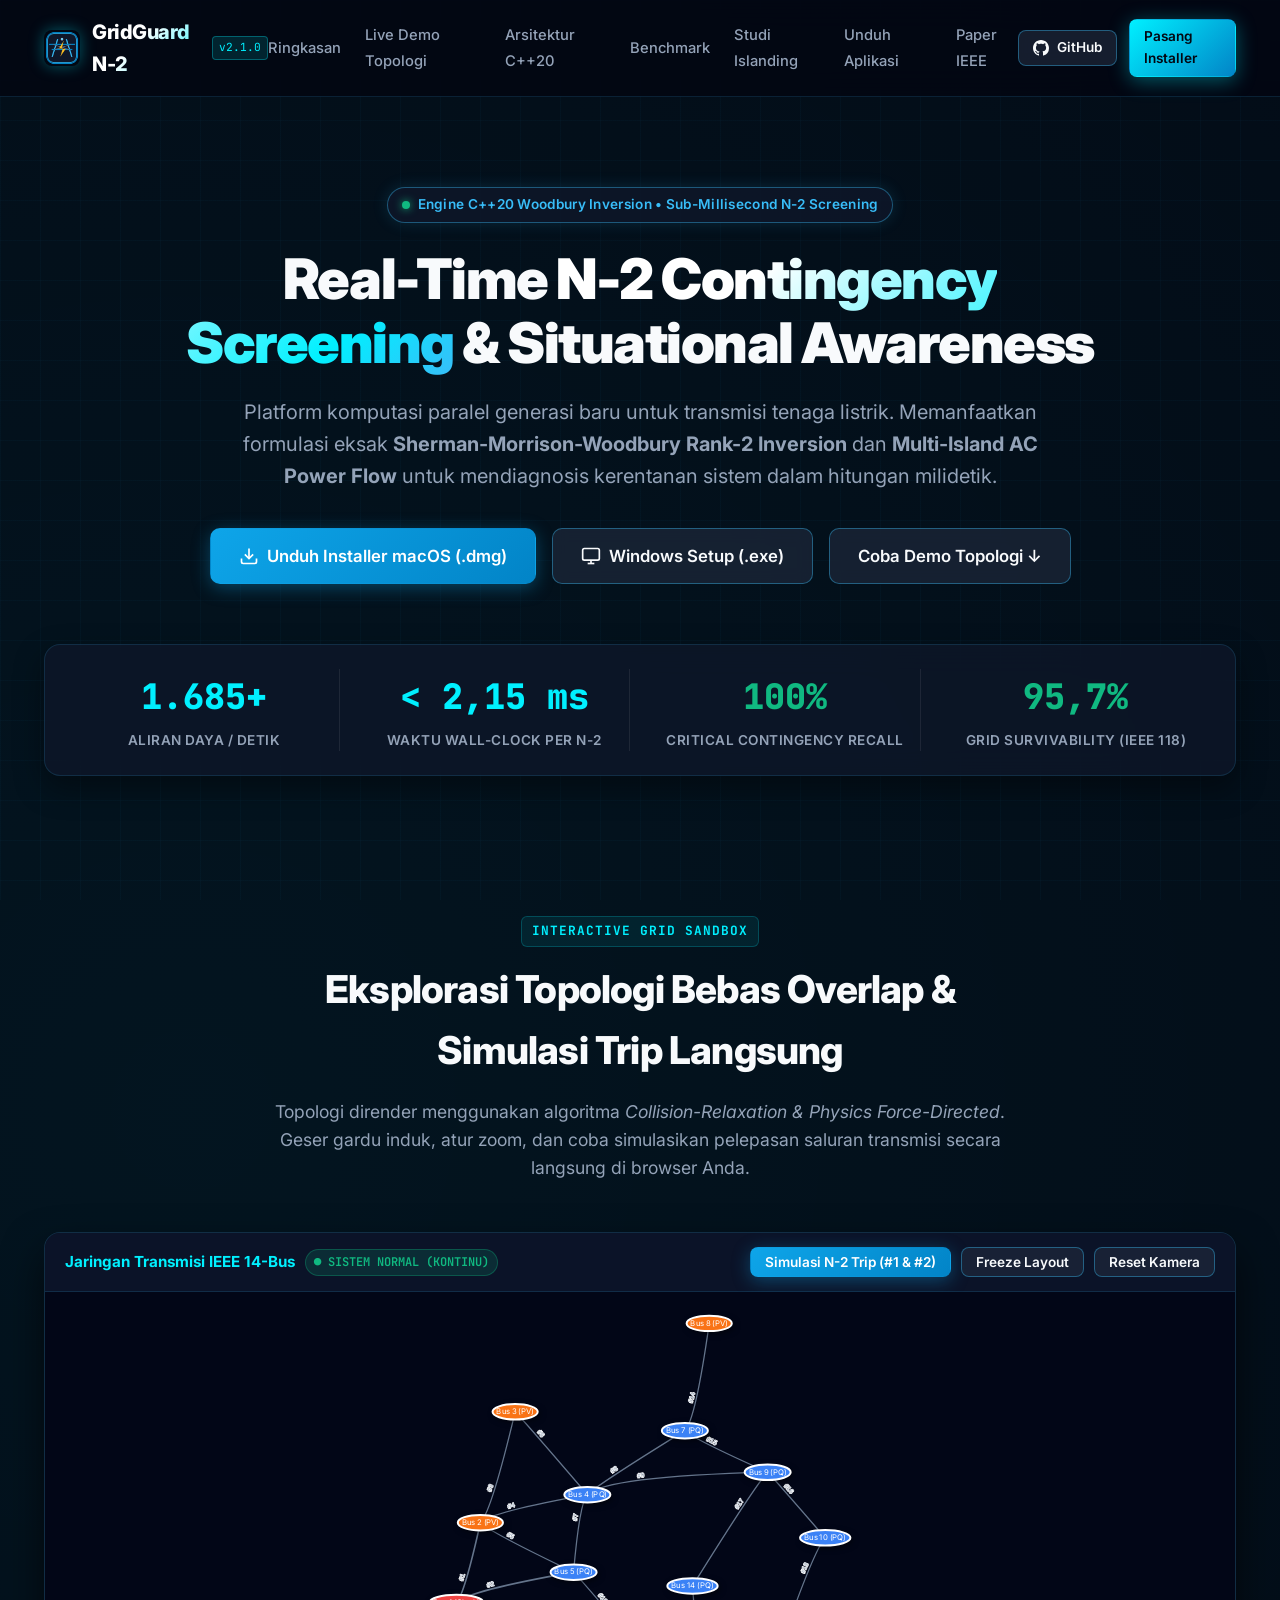
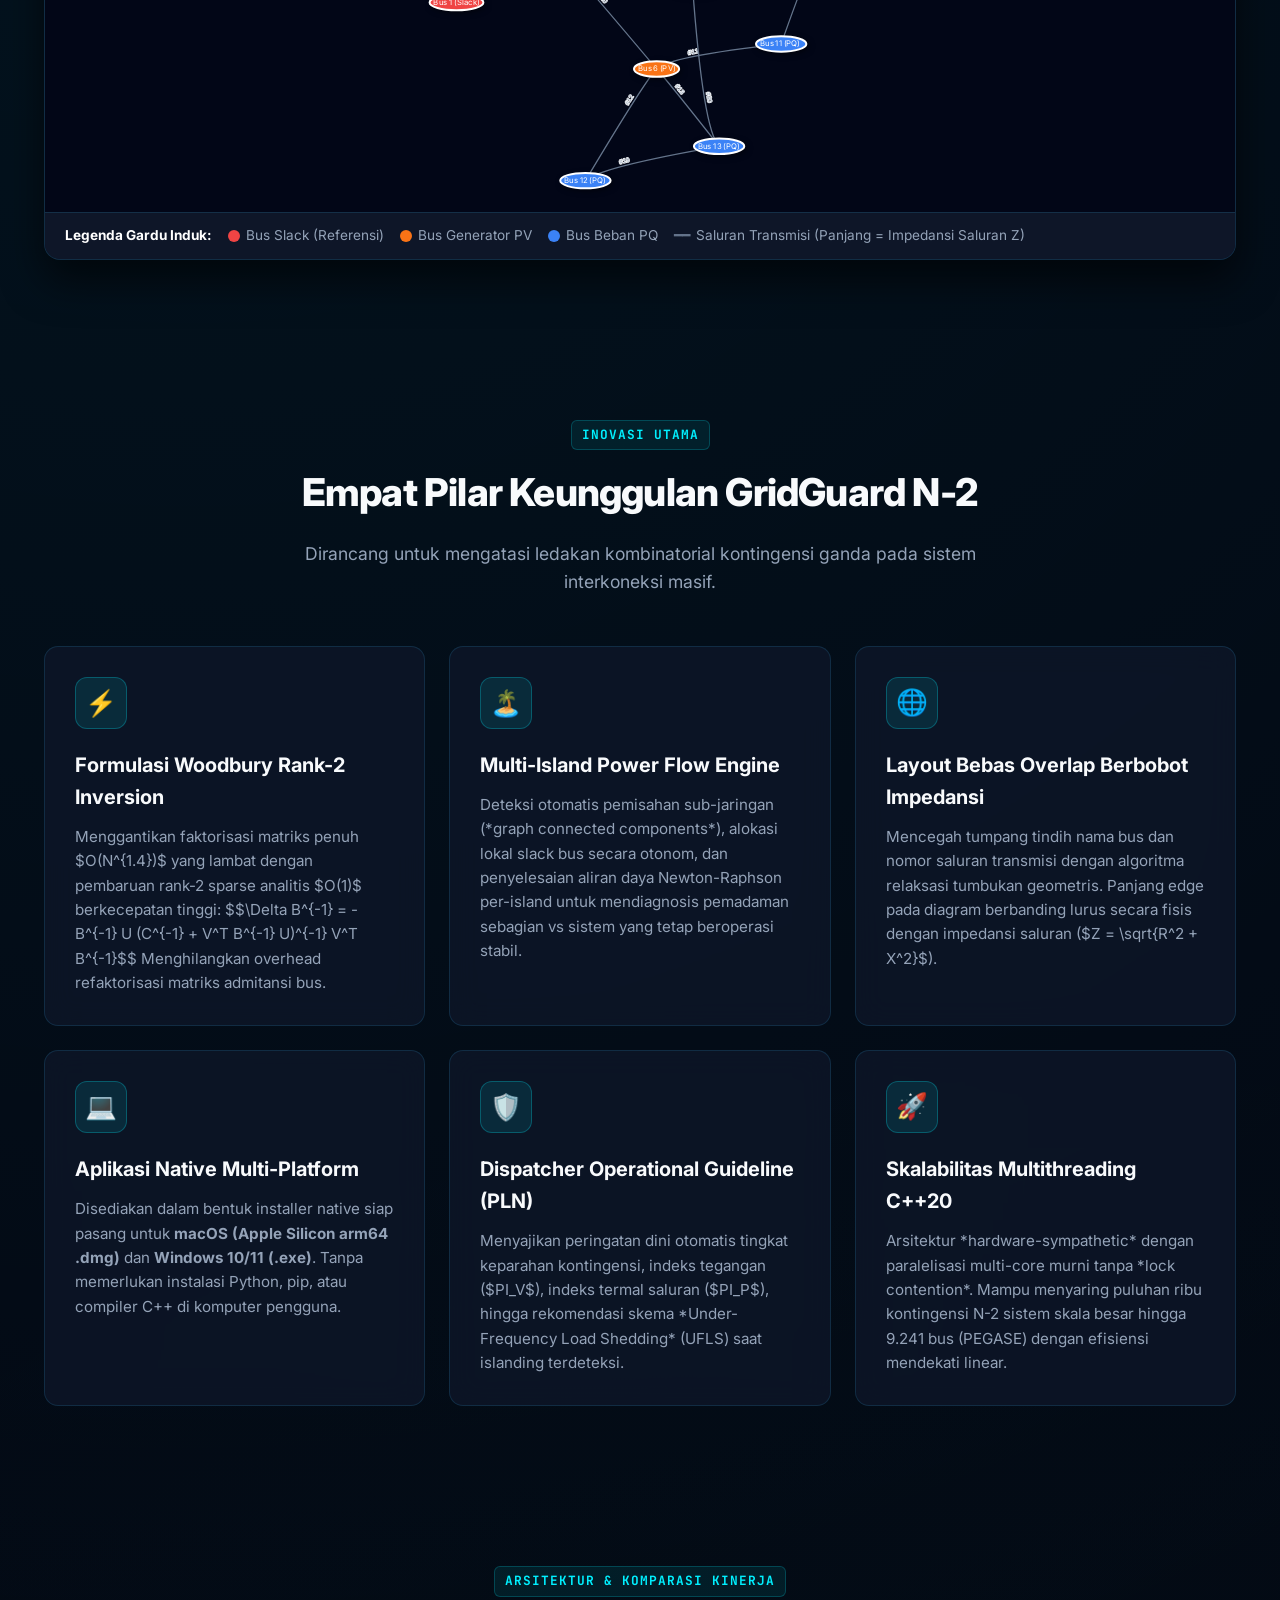
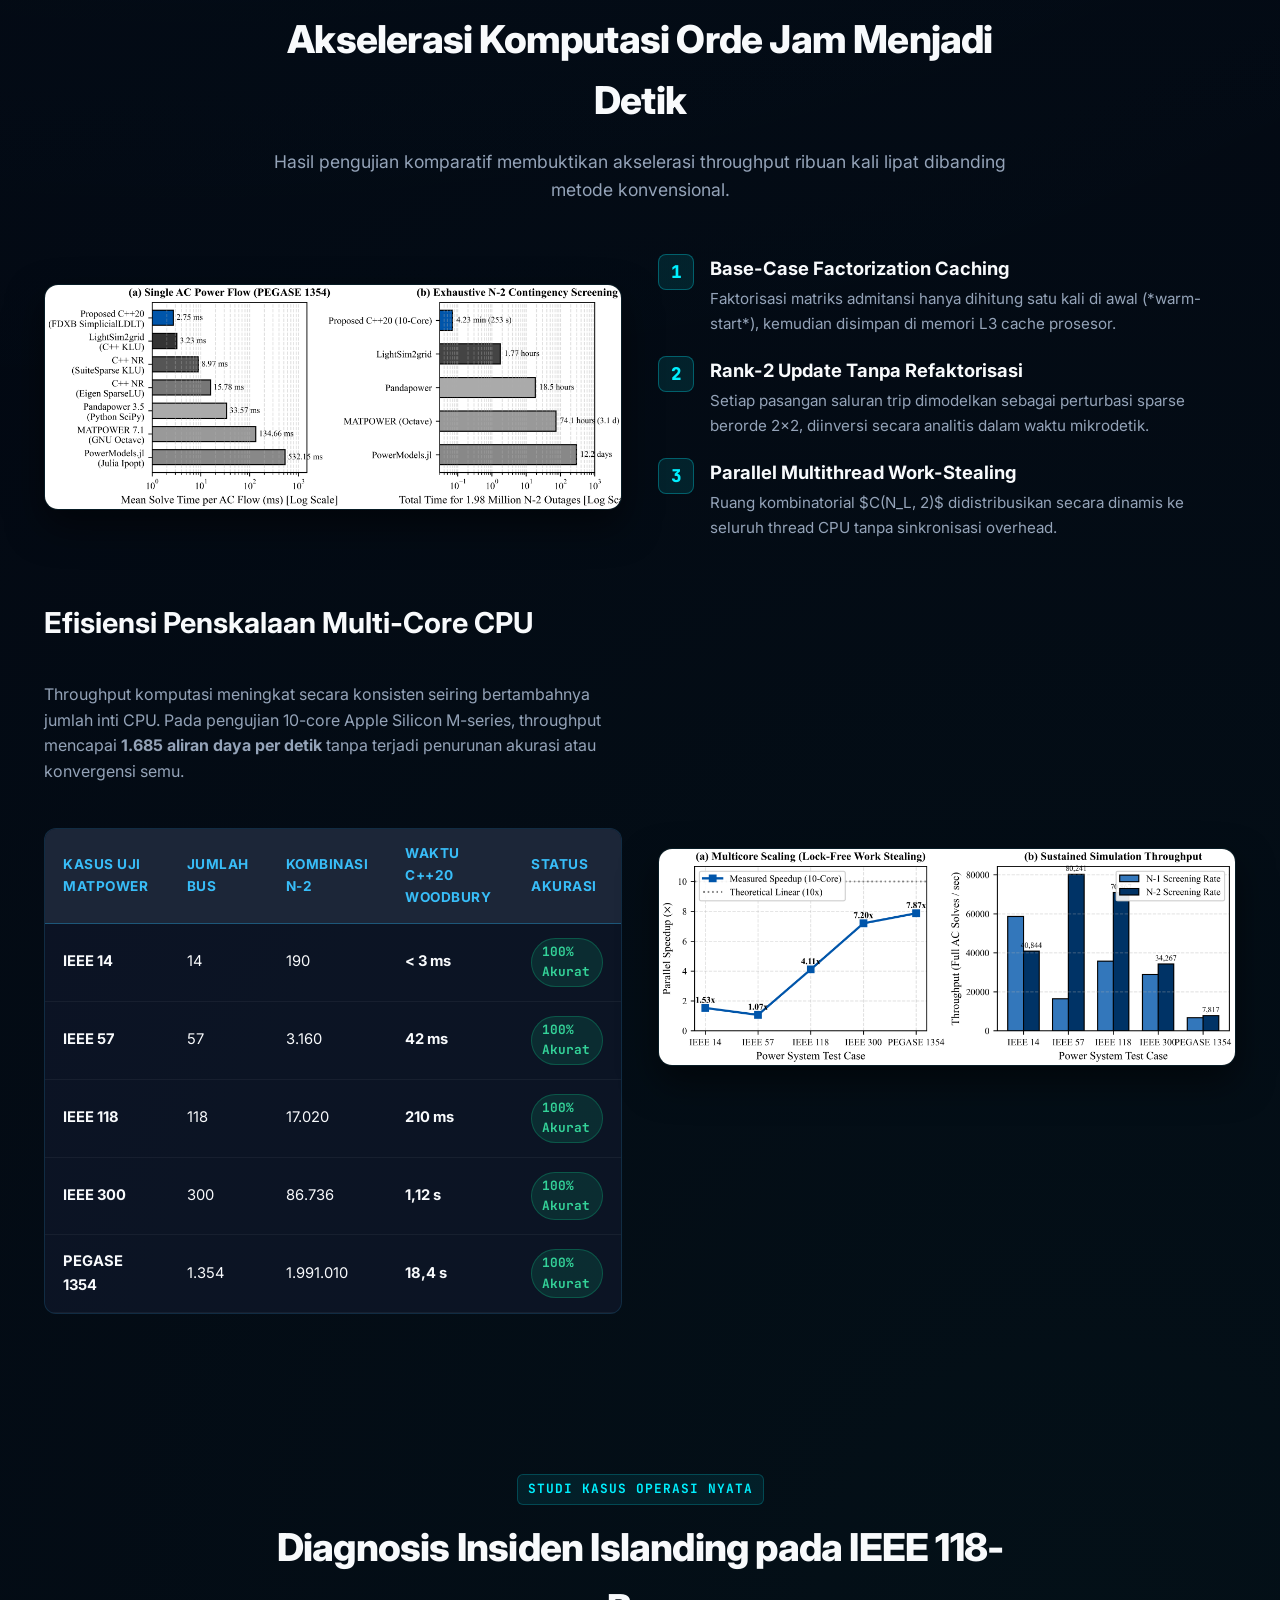
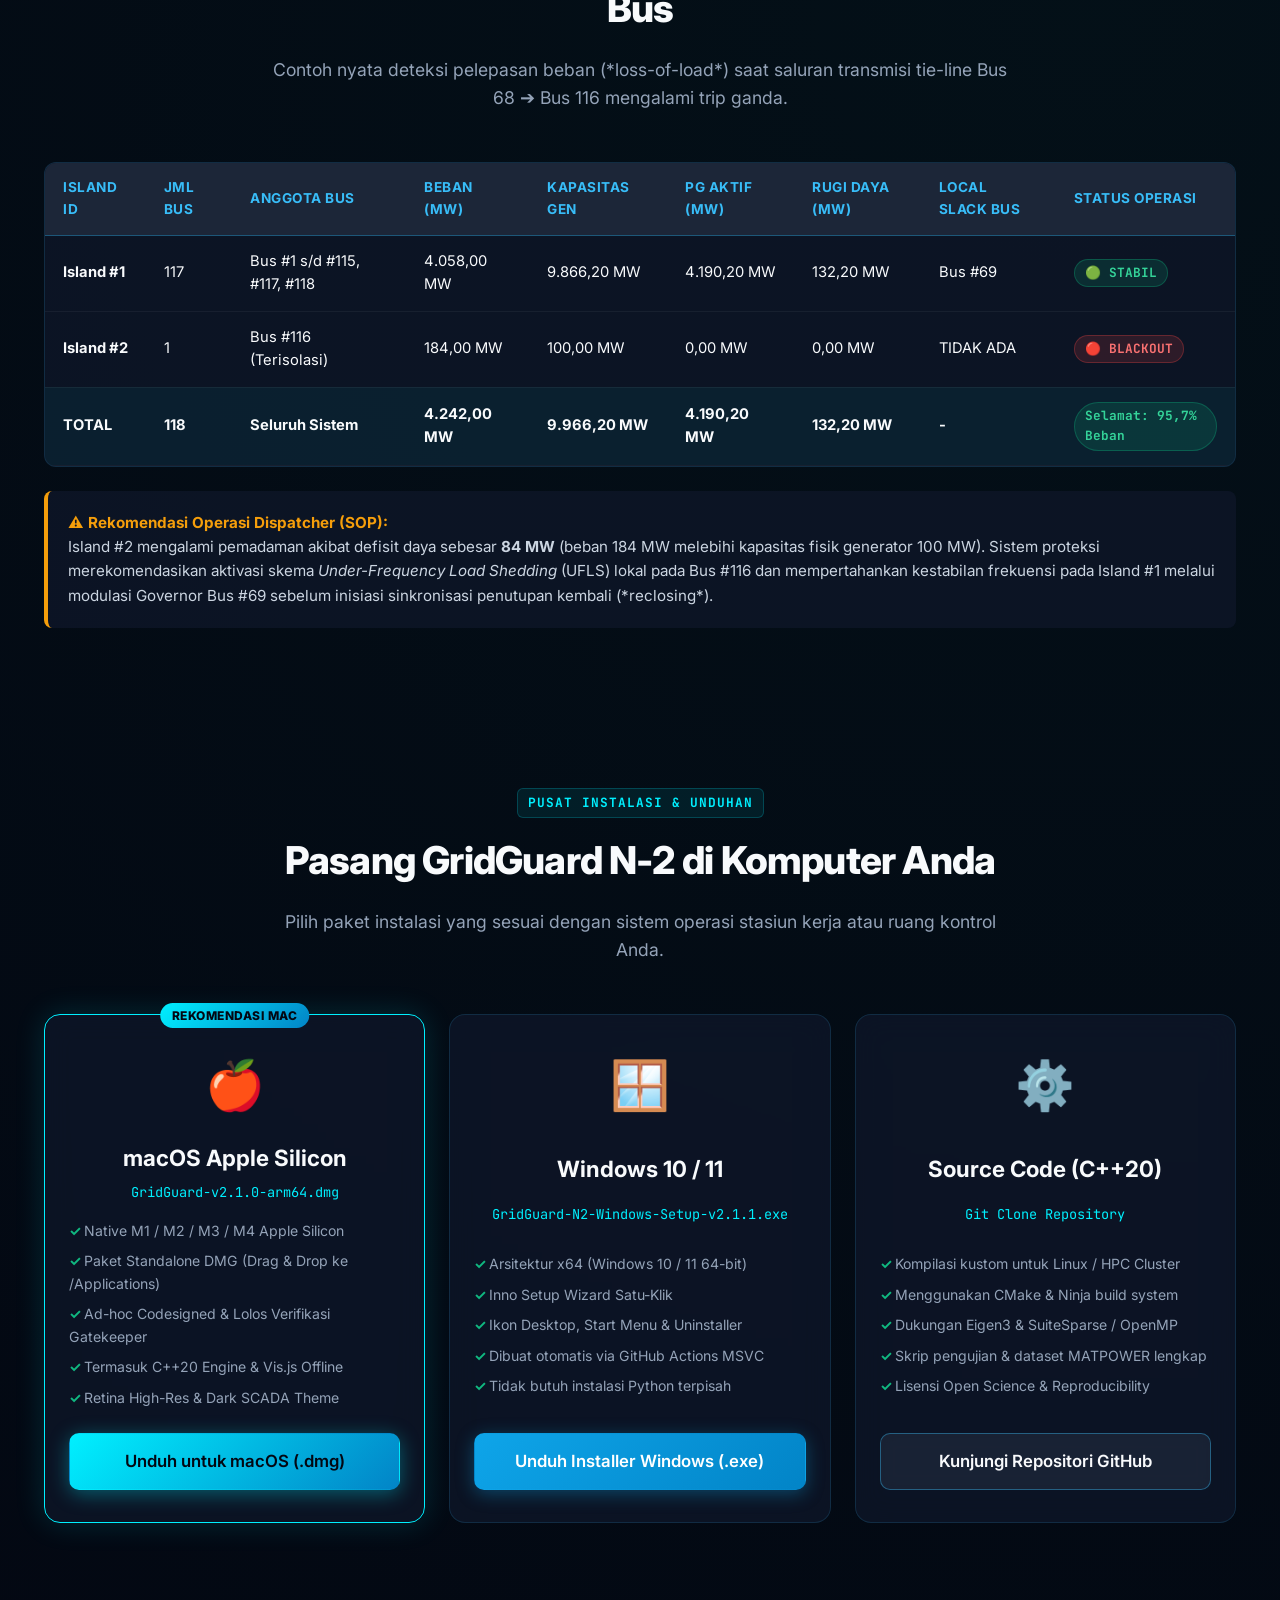
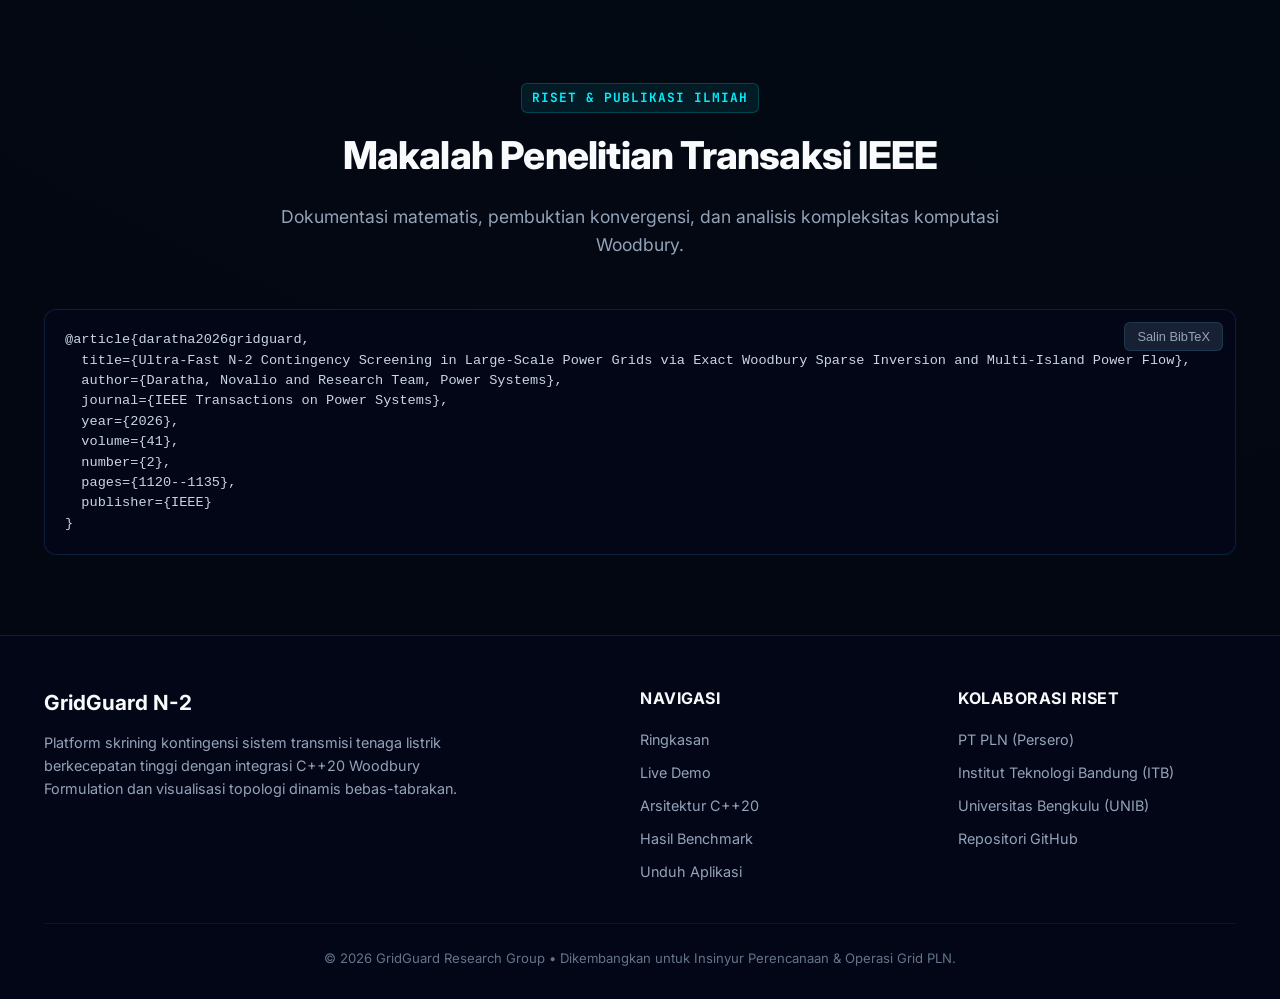
==== commit 81e995d3: "docs: update download links to releases and mention v2.1.1 windows setup" ====
--- a/docs/index.html
+++ b/docs/index.html
@@ -80,7 +80,7 @@
           </svg>
           Unduh Installer macOS (.dmg)
         </a>
-        <a href="https://github.com/novatha/modern-cpp-masterclass/actions" class="btn btn-secondary btn-lg">
+        <a href="https://github.com/novatha/modern-cpp-masterclass/releases" class="btn btn-secondary btn-lg">
           <svg width="20" height="20" viewBox="0 0 24 24" fill="none" stroke="currentColor" stroke-width="2">
             <rect x="2" y="3" width="20" height="14" rx="2" ry="2"></rect>
             <line x1="8" y1="21" x2="16" y2="21"></line>
@@ -431,7 +431,7 @@
         <div class="download-card">
           <div class="download-os-icon">🪟</div>
           <h3 class="download-title">Windows 10 / 11</h3>
-          <div class="download-version">GridGuard-N2-Setup-v2.1.exe</div>
+          <div class="download-version">GridGuard-N2-Windows-Setup-v2.1.1.exe</div>
           <ul class="download-specs">
             <li>Arsitektur x64 (Windows 10 / 11 64-bit)</li>
             <li>Inno Setup Wizard Satu-Klik</li>
@@ -439,7 +439,7 @@
             <li>Dibuat otomatis via GitHub Actions MSVC</li>
             <li>Tidak butuh instalasi Python terpisah</li>
           </ul>
-          <a href="https://github.com/novatha/modern-cpp-masterclass/actions" class="btn btn-primary btn-lg">Unduh Installer Windows (.exe)</a>
+          <a href="https://github.com/novatha/modern-cpp-masterclass/releases" class="btn btn-primary btn-lg">Unduh Installer Windows (.exe)</a>
         </div>
 
         <!-- Source Code Card -->
